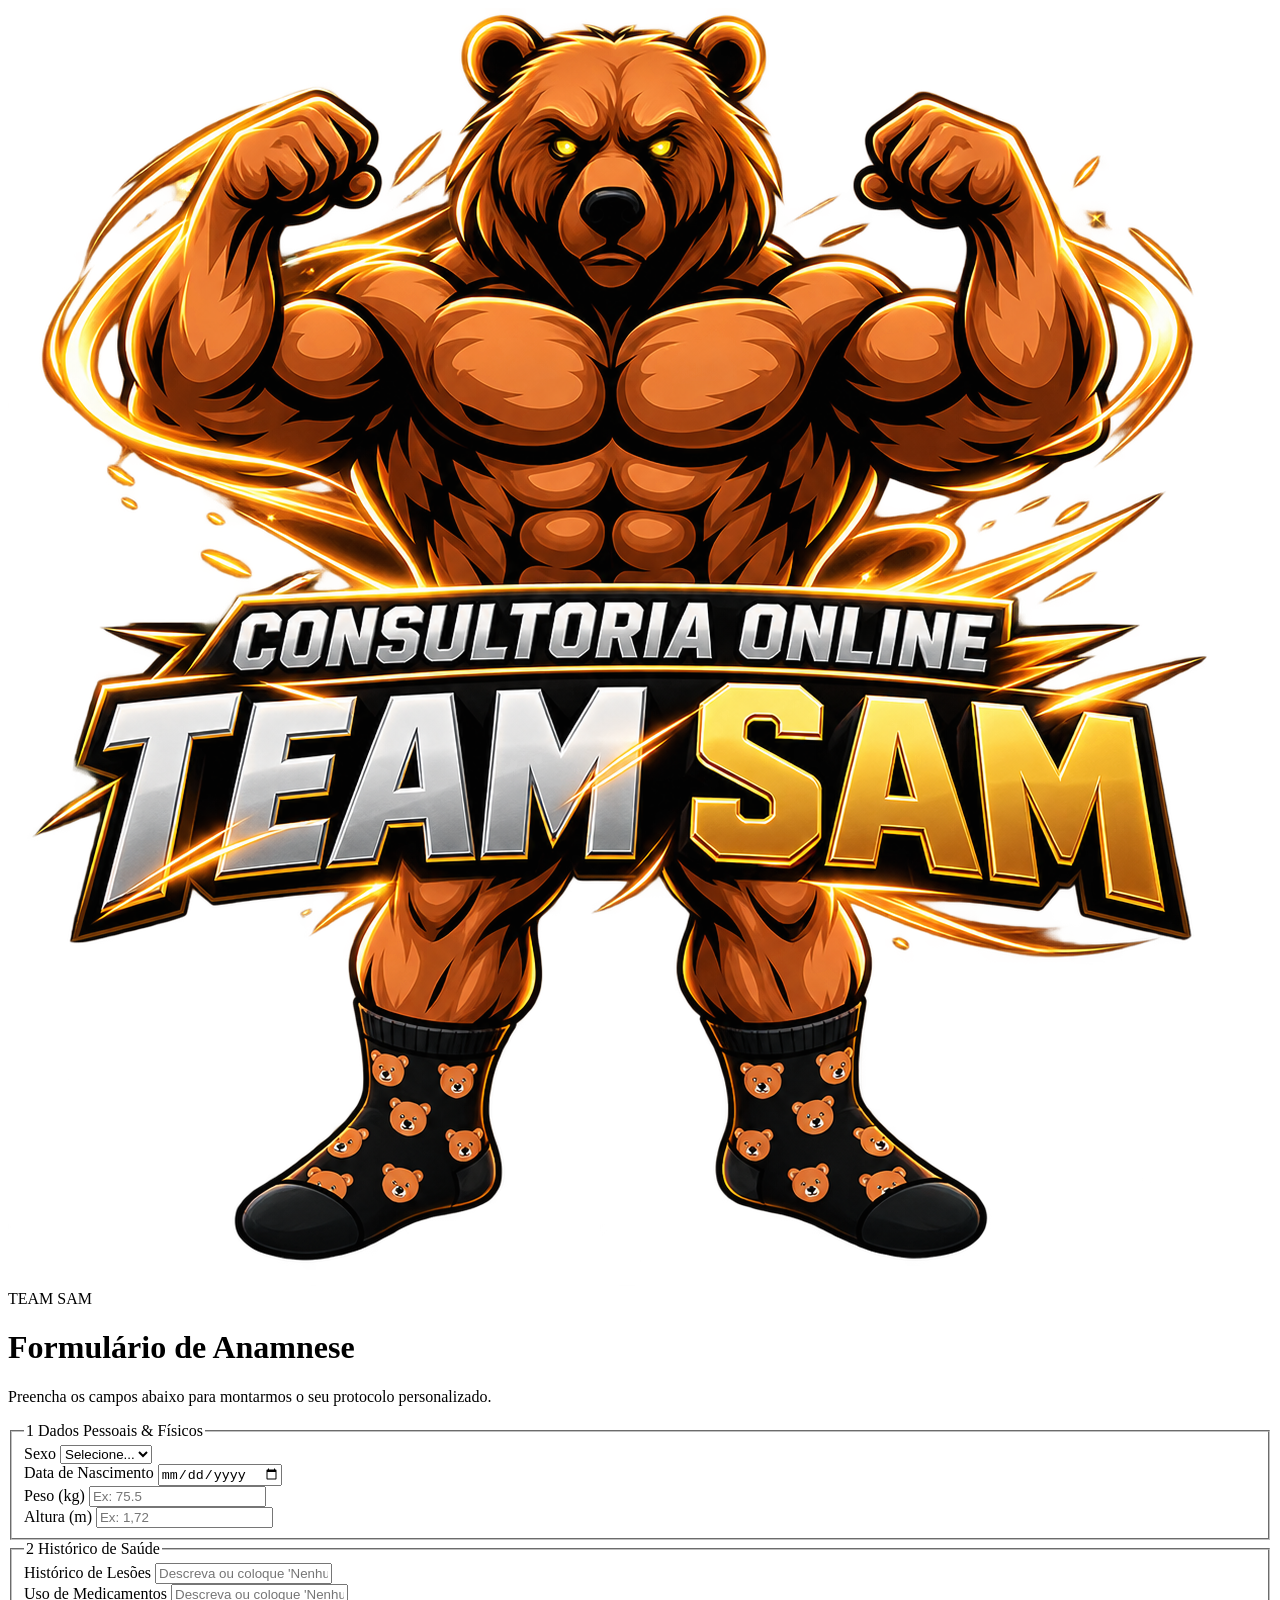
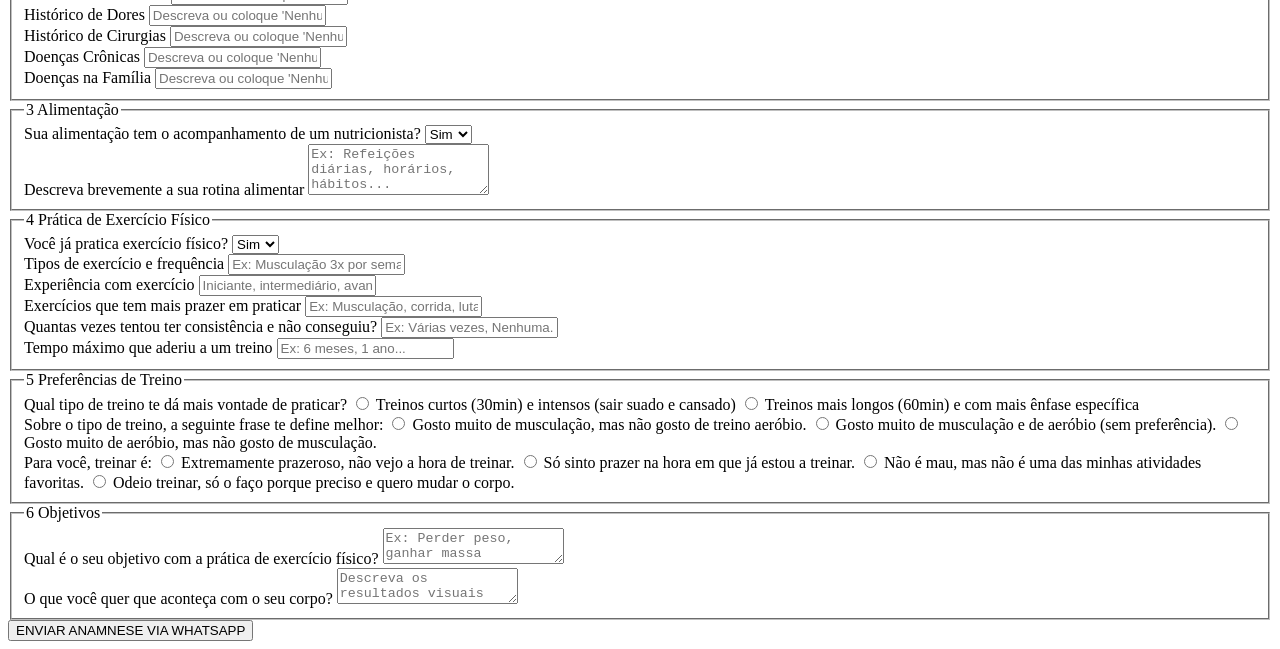
==== paginas/fazeranamnese.html @ 201b7bd3 "Add files via upload" ====
<!DOCTYPE html>
<html lang="pt-BR">
<head>
  <meta charset="UTF-8">
  <meta name="viewport" content="width=device-width, initial-scale=1.0">
  <title>Anamnese Completa - Team Sam</title>
  <!-- Fonte Google Montserrat -->
  <link rel="preconnect" href="https://fonts.googleapis.com">
  <link rel="preconnect" href="https://fonts.gstatic.com" crossorigin>
  <link href="https://fonts.googleapis.com/css2?family=Montserrat:wght@400;600;700;800&display=swap" rel="stylesheet">
  <link rel="stylesheet" href="styles/styles.css">
</head>
<body>

  <div class="page-wrapper">
    <header class="form-header">
        <div class="logo-container">
            <img src="/IMG_1708.PNG" alt="TEAM SAM Mascot" class="logo-img">
            <span class="logo-text">TEAM <span>SAM</span></span>
             <h1 class="OLAMUNDO">Formulário de Anamnese</h1>
        </div>
        <p>Preencha os campos abaixo para montarmos o seu protocolo personalizado.</p>
    </header>

    <main class="container">
      <form id="formAnamneseCompleto">
        
        <!-- DADOS PESSOAIS & FÍSICOS -->
        <fieldset class="form-card">
          <legend>
            <span class="step-number">1</span>
            Dados Pessoais & Físicos
          </legend>

          <div class="form-grid">
            <div class="form-group">
              <label for="sexo">Sexo</label>
              <select id="sexo" required>
                <option value="">Selecione...</option>
                <option value="Masculino">Masculino</option>
                <option value="Feminino">Feminino</option>
              </select>
            </div>

            <div class="form-group">
              <label for="dataNascimento">Data de Nascimento</label>
              <input type="date" id="dataNascimento" required>
            </div>

            <div class="form-group">
            <label for="peso">Peso (kg)</label>
            <input type="number" step="0.1" id="peso" min="0" placeholder="Ex: 75.5" required>
            </div>

            <div class="form-group">
            <label for="altura">Altura (m)</label>
            <input type="text" id="altura" placeholder="Ex: 1,72" maxlength="4" required>
            </div>
        </fieldset>

        <!-- HISTÓRICO DE SAÚDE -->
        <fieldset class="form-card">
          <legend>
            <span class="step-number">2</span>
            Histórico de Saúde
          </legend>

          <div class="form-grid">
            <div class="form-group">
              <label for="lesoes">Histórico de Lesões</label>
              <input type="text" id="lesoes" placeholder="Descreva ou coloque 'Nenhum'">
            </div>

            <div class="form-group">
              <label for="medicamentos">Uso de Medicamentos</label>
              <input type="text" id="medicamentos" placeholder="Descreva ou coloque 'Nenhum'">
            </div>

            <div class="form-group">
              <label for="dores">Histórico de Dores</label>
              <input type="text" id="dores" placeholder="Descreva ou coloque 'Nenhum'">
            </div>

            <div class="form-group">
              <label for="cirurgias">Histórico de Cirurgias</label>
              <input type="text" id="cirurgias" placeholder="Descreva ou coloque 'Nenhum'">
            </div>

            <div class="form-group">
              <label for="doencasCronicas">Doenças Crônicas</label>
              <input type="text" id="doencasCronicas" placeholder="Descreva ou coloque 'Nenhum'">
            </div>

            <div class="form-group">
              <label for="doencasFamilia">Doenças na Família</label>
              <input type="text" id="doencasFamilia" placeholder="Descreva ou coloque 'Nenhum'">
            </div>
          </div>
        </fieldset>

        <!-- ALIMENTAÇÃO -->
        <fieldset class="form-card">
          <legend>
            <span class="step-number">3</span>
            Alimentação
          </legend>

          <div class="form-group">
            <label for="nutricionista">Sua alimentação tem o acompanhamento de um nutricionista?</label>
            <select id="nutricionista" required>
              <option value="Sim">Sim</option>
              <option value="Não">Não</option>
            </select>
          </div>

          <div class="form-group">
            <label for="rotinaAlimentar">Descreva brevemente a sua rotina alimentar</label>
            <textarea id="rotinaAlimentar" rows="3" placeholder="Ex: Refeições diárias, horários, hábitos..."></textarea>
          </div>
        </fieldset>

        <!-- PRÁTICA DE EXERCÍCIO FÍSICO -->
        <fieldset class="form-card">
          <legend>
            <span class="step-number">4</span>
            Prática de Exercício Físico
          </legend>

          <div class="form-grid">
            <div class="form-group">
              <label for="praticaExercicio">Você já pratica exercício físico?</label>
              <select id="praticaExercicio" required>
                <option value="Sim">Sim</option>
                <option value="Não">Não</option>
              </select>
            </div>

            <div class="form-group">
              <label for="tiposEQuantidade">Tipos de exercício e frequência</label>
              <input type="text" id="tiposEQuantidade" placeholder="Ex: Musculação 3x por semana">
            </div>

            <div class="form-group">
              <label for="experienciaExercicio">Experiência com exercício</label>
              <input type="text" id="experienciaExercicio" placeholder="Iniciante, intermediário, avançado...">
            </div>

            <div class="form-group">
              <label for="prazerPraticar">Exercícios que tem mais prazer em praticar</label>
              <input type="text" id="prazerPraticar" placeholder="Ex: Musculação, corrida, lutas...">
            </div>

            <div class="form-group">
              <label for="tentativasConsistencia">Quantas vezes tentou ter consistência e não conseguiu?</label>
              <input type="text" id="tentativasConsistencia" placeholder="Ex: Várias vezes, Nenhuma...">
            </div>

            <div class="form-group">
              <label for="tempoMaximoAderiu">Tempo máximo que aderiu a um treino</label>
              <input type="text" id="tempoMaximoAderiu" placeholder="Ex: 6 meses, 1 ano...">
            </div>
          </div>
        </fieldset>

        <!-- PREFERÊNCIAS DE TREINO -->
        <fieldset class="form-card">
          <legend>
            <span class="step-number">5</span>
            Preferências de Treino
          </legend>

          <div class="form-group custom-radio-group">
            <label class="group-title">Qual tipo de treino te dá mais vontade de praticar?</label>
            <label class="radio-option">
              <input type="radio" name="tipoTreinoVontade" value="Treinos curtos (30min) e intensos (sair suado e cansado)" required>
              <span class="radio-custom"></span>
              <span>Treinos curtos (30min) e intensos (sair suado e cansado)</span>
            </label>
            <label class="radio-option">
              <input type="radio" name="tipoTreinoVontade" value="Treinos mais longos (60min) e com mais ênfase específica (músculo mais inchado)">
              <span class="radio-custom"></span>
              <span>Treinos mais longos (60min) e com mais ênfase específica</span>
            </label>
          </div>

          <div class="form-group custom-radio-group">
            <label class="group-title">Sobre o tipo de treino, a seguinte frase te define melhor:</label>
            <label class="radio-option">
              <input type="radio" name="fraseTreino" value="Gosto muito de musculação mas não gosto de treino aeróbio" required>
              <span class="radio-custom"></span>
              <span>Gosto muito de musculação, mas não gosto de treino aeróbio.</span>
            </label>
            <label class="radio-option">
              <input type="radio" name="fraseTreino" value="Gosto muito de musculação e de aeróbio (sem preferência por um dos dois)">
              <span class="radio-custom"></span>
              <span>Gosto muito de musculação e de aeróbio (sem preferência).</span>
            </label>
            <label class="radio-option">
              <input type="radio" name="fraseTreino" value="Gosto muito de aeróbio mas não gosto de musculação">
              <span class="radio-custom"></span>
              <span>Gosto muito de aeróbio, mas não gosto de musculação.</span>
            </label>
          </div>

          <div class="form-group custom-radio-group">
            <label class="group-title">Para você, treinar é:</label>
            <label class="radio-option">
              <input type="radio" name="sentimentoTreinar" value="Extremamente prazeroso, não vejo a hora de treinar" required>
              <span class="radio-custom"></span>
              <span>Extremamente prazeroso, não vejo a hora de treinar.</span>
            </label>
            <label class="radio-option">
              <input type="radio" name="sentimentoTreinar" value="Só sinto prazer na hora que já estou treinando">
              <span class="radio-custom"></span>
              <span>Só sinto prazer na hora em que já estou a treinar.</span>
            </label>
            <label class="radio-option">
              <input type="radio" name="sentimentoTreinar" value="Não é ruim, mas também não é uma das minhas atividades favoritas">
              <span class="radio-custom"></span>
              <span>Não é mau, mas não é uma das minhas atividades favoritas.</span>
            </label>
            <label class="radio-option">
              <input type="radio" name="sentimentoTreinar" value="Odeio treinar, só faço isso porque preciso e quero muito mudar o corpo">
              <span class="radio-custom"></span>
              <span>Odeio treinar, só o faço porque preciso e quero mudar o corpo.</span>
            </label>
          </div>
        </fieldset>

        <!-- OBJETIVOS -->
        <fieldset class="form-card">
          <legend>
            <span class="step-number">6</span>
            Objetivos
          </legend>

          <div class="form-group">
            <label for="objetivoPratica">Qual é o seu objetivo com a prática de exercício físico?</label>
            <textarea id="objetivoPratica" rows="2" required placeholder="Ex: Perder peso, ganhar massa muscular, ter mais saúde..."></textarea>
          </div>

          <div class="form-group">
            <label for="expectativaCorpo">O que você quer que aconteça com o seu corpo?</label>
            <textarea id="expectativaCorpo" rows="2" required placeholder="Descreva os resultados visuais que espera alcançar..."></textarea>
          </div>
        </fieldset>

        <button type="submit" class="btn-submit">
          ENVIAR ANAMNESE VIA WHATSAPP
        </button>

      </form>
    </main>
  </div>
<script>
  document.addEventListener("DOMContentLoaded", function () {
    const form = document.getElementById("formAnamneseCompleto");

    if (form) {
      form.addEventListener("submit", function (e) {
        e.preventDefault();

        // 1. Recupera os dados guardados no localStorage
        const dadosCadastro = JSON.parse(localStorage.getItem("dadosCadastro")) || {};

        // 2. Captura as opções selecionadas nos botões de rádio
        const tipoTreinoVontade = document.querySelector('input[name="tipoTreinoVontade"]:checked')?.value || "Não informado";
        const fraseTreino = document.querySelector('input[name="fraseTreino"]:checked')?.value || "Não informado";
        const sentimentoTreinar = document.querySelector('input[name="sentimentoTreinar"]:checked')?.value || "Não informado";

        // 3. Monta o texto puro usando quebras de linha (\n)
        const textoMensagem = 
`📋 *FORMULÁRIO DE ANAMNESE COMPLETA*

*--- DADOS DE CADASTRO ---*
*Nome:* ${dadosCadastro.nome || 'Não informado'}
*Contato:* ${dadosCadastro.numero || 'Não informado'}
*E-mail:* ${dadosCadastro.email || 'Não informado'}

*--- DADOS PESSOAIS & FÍSICOS ---*
*Sexo:* ${document.getElementById("sexo").value}
*Data Nasc.:* ${document.getElementById("dataNascimento").value}
*Peso:* ${document.getElementById("peso").value} kg
*Altura:* ${document.getElementById("altura").value} m

*--- HISTÓRICO DE SAÚDE ---*
*Lesões:* ${document.getElementById("lesoes").value || 'Nenhum'}
*Medicamentos:* ${document.getElementById("medicamentos").value || 'Nenhum'}
*Dores:* ${document.getElementById("dores").value || 'Nenhum'}
*Cirurgias:* ${document.getElementById("cirurgias").value || 'Nenhum'}
*Doenças Crônicas:* ${document.getElementById("doencasCronicas").value || 'Nenhum'}
*Doenças Família:* ${document.getElementById("doencasFamilia").value || 'Nenhum'}

*--- ALIMENTAÇÃO ---*
*Nutricionista:* ${document.getElementById("nutricionista").value}
*Rotina Alimentar:* ${document.getElementById("rotinaAlimentar").value || 'Não informado'}

*--- PRÁTICA DE EXERCÍCIO ---*
*Pratica Exercício:* ${document.getElementById("praticaExercicio").value}
*Tipos/Qtd:* ${document.getElementById("tiposEQuantidade").value || 'Não informado'}
*Experiência:* ${document.getElementById("experienciaExercicio").value || 'Não informado'}
*Exercício c/ Prazer:* ${document.getElementById("prazerPraticar").value || 'Não informado'}
*Tentativas Consistência:* ${document.getElementById("tentativasConsistencia").value || 'Não informado'}
*Tempo Máx. Aderiu:* ${document.getElementById("tempoMaximoAderiu").value || 'Não informado'}

*--- PREFERÊNCIAS DE TREINO ---*
*Vontade de Treinar:* ${tipoTreinoVontade}
*Perfil de Treino:* ${fraseTreino}
*Sentimento sobre Treinar:* ${sentimentoTreinar}

*--- OBJETIVOS ---*
*Objetivo:* ${document.getElementById("objetivoPratica").value}
*Expectativa p/ o Corpo:* ${document.getElementById("expectativaCorpo").value}`;

        // 4. Número configurado
        const numeroWhatsapp = "556799231983"; 

        // 5. Codifica todo o bloco de texto para URL e redireciona
        const urlWhatsapp = `https://api.whatsapp.com/send?phone=${numeroWhatsapp}&text=${encodeURIComponent(textoMensagem)}`;

        window.open(urlWhatsapp, '_blank');
        localStorage.removeItem("dadosCadastro");
      });
    }
  });
</script>
<script src="script/script.js"></script>
</body>
</html>
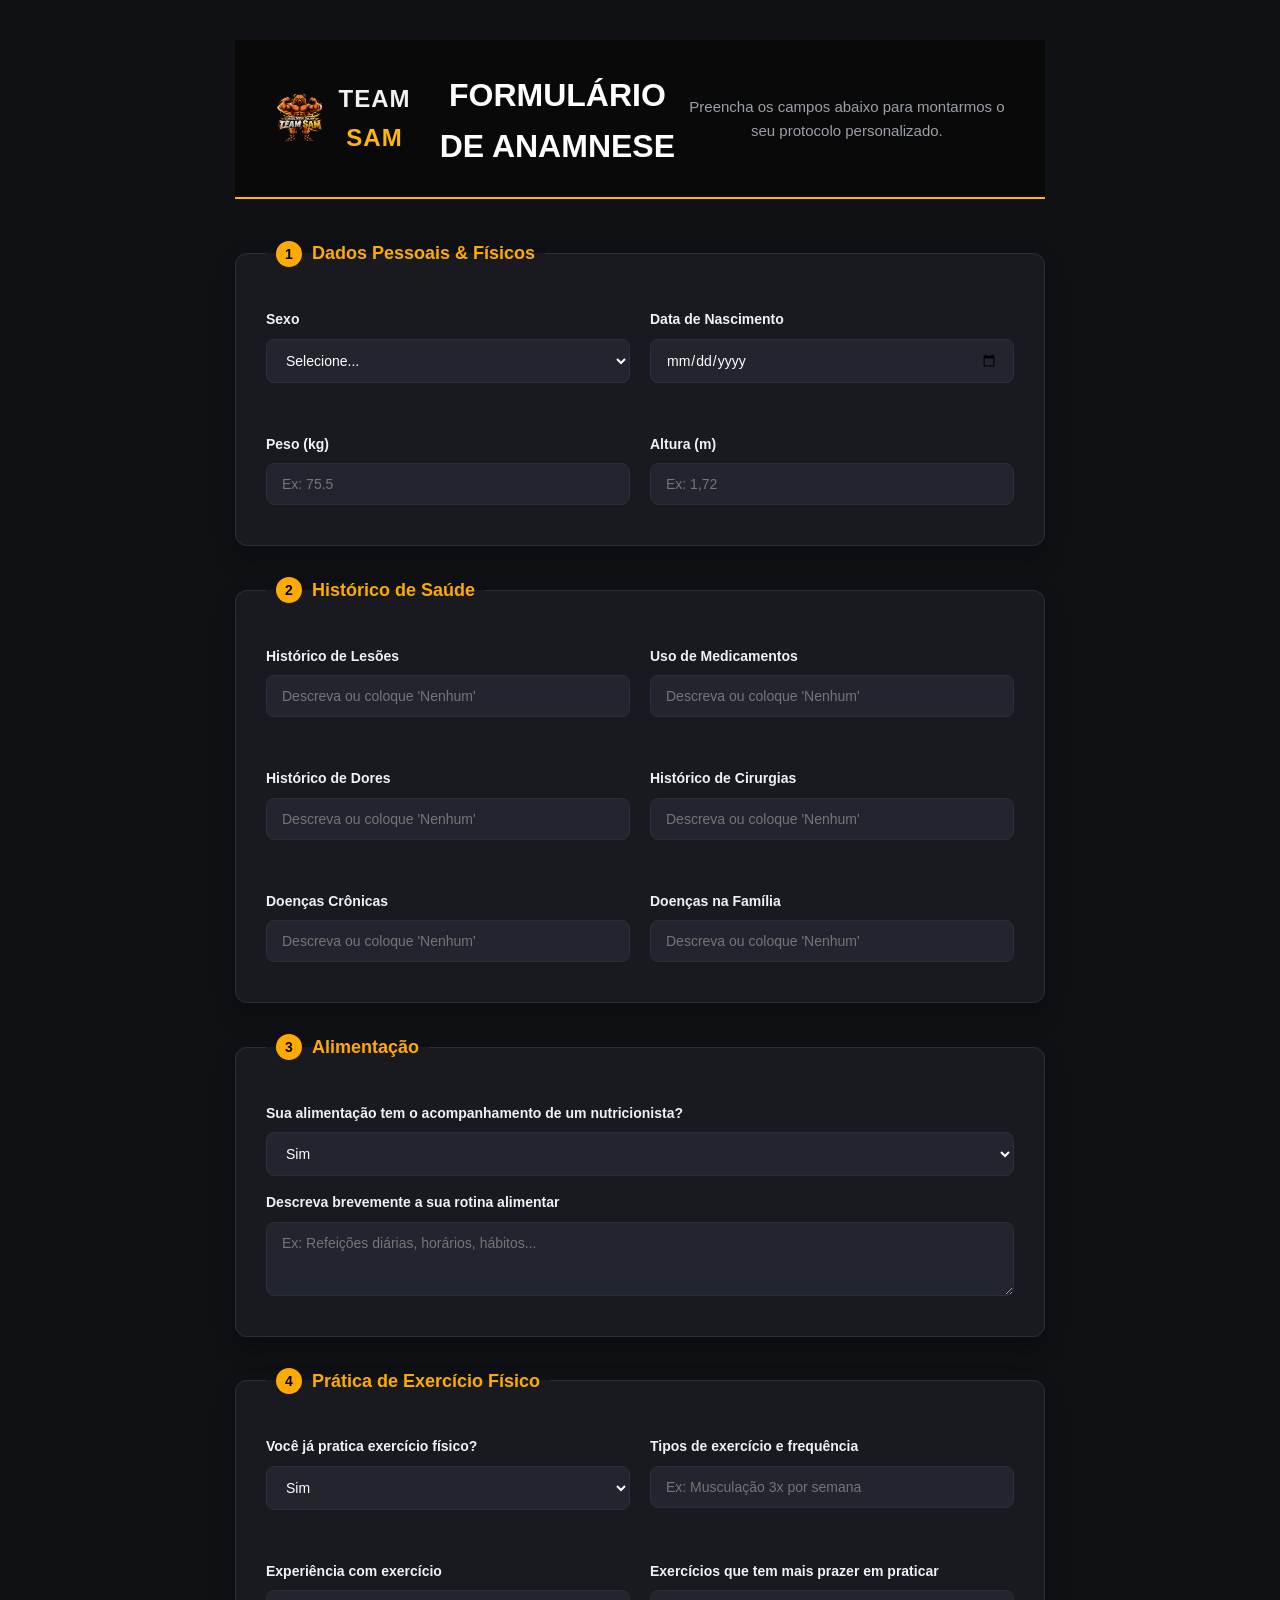
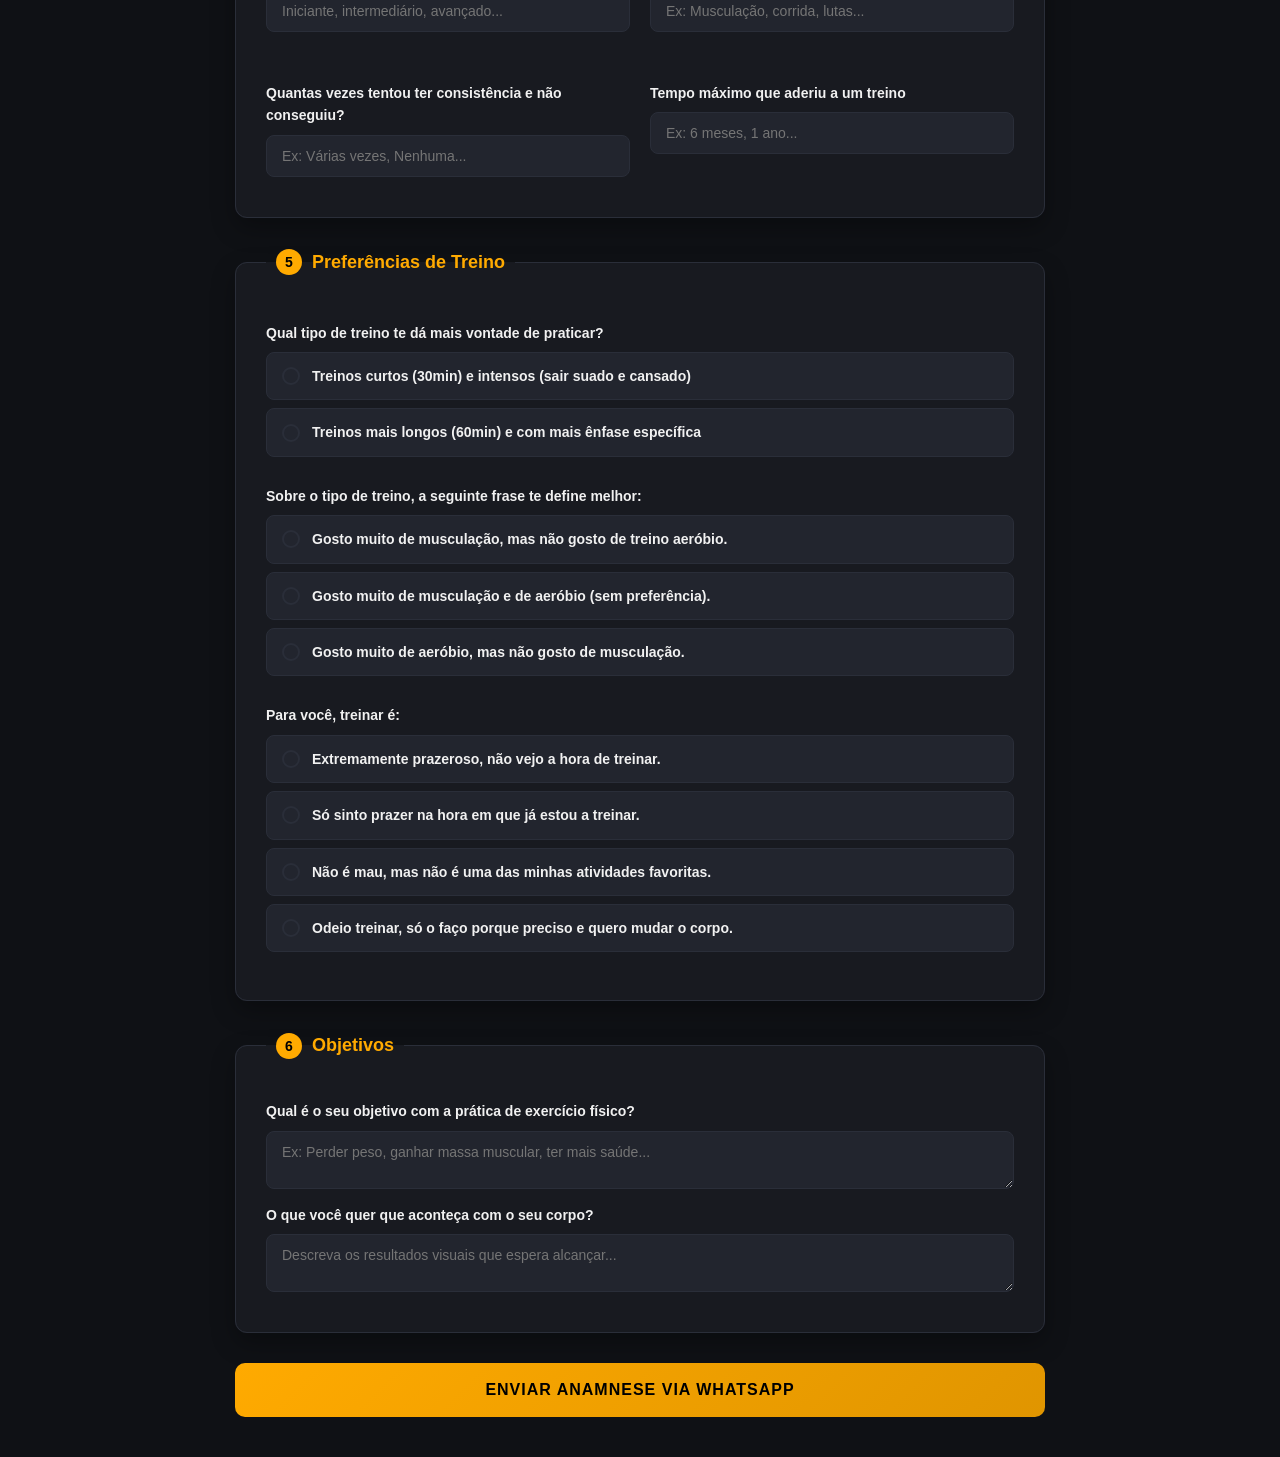
==== commit 39737d44: "Update fazeranamnese.html" ====
--- a/paginas/fazeranamnese.html
+++ b/paginas/fazeranamnese.html
@@ -8,7 +8,7 @@
   <link rel="preconnect" href="https://fonts.googleapis.com">
   <link rel="preconnect" href="https://fonts.gstatic.com" crossorigin>
   <link href="https://fonts.googleapis.com/css2?family=Montserrat:wght@400;600;700;800&display=swap" rel="stylesheet">
-  <link rel="stylesheet" href="styles/styles.css">
+  <link rel="stylesheet" href="/styles/styles.css">
 </head>
 <body>
 
@@ -326,4 +326,4 @@
 </script>
 <script src="script/script.js"></script>
 </body>
-</html>+</html>
--- a/styles/styles.css
+++ b/styles/styles.css
@@ -0,0 +1,579 @@
+/* RESET E ESTILOS BASE */
+* {
+  margin: 0;
+  padding: 0;
+  box-sizing: border-box;
+  font-family: 'Segoe UI', Roboto, Helvetica, Arial, sans-serif;
+}
+
+body {
+  background-color: #0d0d0d;
+  color: #ffffff;
+  line-height: 1.6;
+}
+
+/* VARIÁVEIS DE CORES */
+:root {
+  --gold-primary: #FFB700;
+  --gold-secondary: #FF8C00;
+  --dark-bg: #141414;
+  --card-bg: #1c1c1c;
+  --border-color: #333333;
+}
+
+/* CABEÇALHO */
+header {
+  display: flex;
+  justify-content: space-between;
+  align-items: center;
+  padding: 15px 5%;
+  background-color: rgba(10, 10, 10, 0.95);
+  border-bottom: 2px solid var(--gold-primary);
+  position: sticky;
+  top: 0;
+  z-index: 100;
+}
+
+.logo-container {
+  display: flex;
+  align-items: center;
+  gap: 12px;
+}
+
+.logo-img {
+  width: 50px;
+  height: 50px;
+  object-fit: contain;
+  -webkit-user-drag: none;
+  -webkit-user-select: none;
+  -moz-user-select: none;
+  -ms-user-select: none;
+   user-select: none
+}
+
+.logo-text {
+  font-size: 1.5rem;
+  font-weight: 900;
+  letter-spacing: 1px;
+}
+.foto{
+  width: 100px;
+  height: 100px;
+  margin-left: 50vw;
+    -webkit-user-select: none;
+  -moz-user-select: none;
+  -ms-user-select: none;
+  user-select: none;
+  object-fit: contain;
+  -webkit-user-drag: none;
+}
+.OLAMUNDO{
+  color: var(--gold-primary);
+
+}
+
+.logo-text span {
+  color: var(--gold-primary);
+}
+
+.nav-links {
+  display: flex;
+  gap: 15px;
+  align-items: center;
+}
+
+/* BOTÕES */
+.btn {
+  padding: 10px 20px;
+  border-radius: 6px;
+  font-weight: 700;
+  text-transform: uppercase;
+  font-size: 0.85rem;
+  cursor: pointer;
+  text-decoration: none;
+  transition: all 0.3s ease;
+  display: inline-block;
+  text-align: center;
+}
+
+.btn-outline {
+  border: 2px solid var(--gold-primary);
+  color: #ffffff;
+  background: transparent;
+}
+
+.btn-outline:hover {
+  background: var(--gold-primary);
+  color: #000000;
+  box-shadow: 0 0 15px rgba(255, 183, 0, 0.4);
+}
+
+.btn-gold {
+  background: linear-gradient(135deg, var(--gold-primary), var(--gold-secondary));
+  color: #000000;
+  border: none;
+}
+
+.btn-gold:hover {
+  transform: translateY(-2px);
+  box-shadow: 0 0 20px rgba(255, 140, 0, 0.6);
+}
+
+.btn-large {
+  padding: 15px 30px;
+  font-size: 1rem;
+}
+
+/* HERO SECTION */
+.hero {
+  display: flex;
+  justify-content: center;
+  align-items: center;
+  padding: 60px 5%;
+  background: radial-gradient(circle, rgba(255, 140, 0, 0.1) 0%, rgba(13, 13, 13, 1) 70%);
+}
+
+.hero-content {
+  display: flex;
+  align-items: center;
+  gap: 40px;
+  max-width: 1100px;
+  width: 100%;
+}
+
+.mascot-hero {
+  width: 320px;
+  height: auto;
+  filter: drop-shadow(0 0 25px rgba(255, 183, 0, 0.3));
+  -webkit-user-select: none;
+  -moz-user-select: none;
+  -ms-user-select: none;
+  user-select: none;
+  object-fit: contain;
+  -webkit-user-drag: none;
+}
+
+.hero-text {
+  flex: 1;
+}
+
+.tagline {
+  color: var(--gold-primary);
+  font-weight: 800;
+  letter-spacing: 2px;
+  font-size: 0.9rem;
+}
+
+.hero-text h1 {
+  font-size: 3rem;
+  font-weight: 900;
+  line-height: 1.1;
+  margin: 10px 0;
+}
+
+.hero-text h1 span {
+  color: var(--gold-primary);
+}
+
+.hero-text p {
+  color: #cccccc;
+  margin-bottom: 25px;
+  font-size: 1.1rem;
+}
+
+/* MAIN CONTENT */
+.main-container {
+  max-width: 1100px;
+  margin: 40px auto;
+  padding: 0 20px;
+}
+
+.card-section {
+  background-color: var(--card-bg);
+  border: 1px solid var(--border-color);
+  border-radius: 12px;
+  padding: 40px;
+  margin-bottom: 40px;
+}
+
+.section-title {
+  color: var(--gold-primary);
+  font-size: 1.8rem;
+  font-weight: 800;
+  margin-bottom: 20px;
+  position: relative;
+  display: inline-block;
+}
+
+.section-title::after {
+  content: '';
+  position: absolute;
+  bottom: -5px;
+  left: 0;
+  width: 50%;
+  height: 3px;
+  background: var(--gold-secondary);
+}
+
+.personal-info p {
+  color: #dddddd;
+  font-size: 1.1rem;
+  margin-bottom: 15px;
+}
+
+/* GRID METODOLOGIA */
+.metodologia-grid {
+  display: grid;
+  grid-template-columns: repeat(auto-fit, minmax(220px, 1fr));
+  gap: 20px;
+  margin-top: 25px;
+}
+
+.metodo-card {
+  background-color: var(--dark-bg);
+  border-left: 3px solid var(--gold-primary);
+  padding: 20px;
+  border-radius: 6px;
+}
+
+.card-number {
+  font-size: 1.5rem;
+  font-weight: 900;
+  color: var(--gold-primary);
+  margin-bottom: 5px;
+}
+
+.metodo-card h3 {
+  margin-bottom: 10px;
+  font-size: 1.1rem;
+}
+
+.metodo-card p {
+  color: #aaaaaa;
+  font-size: 0.95rem;
+}
+
+/* MODAL DE ANAMNESE */
+.modal-overlay {
+  position: fixed;
+  top: 0;
+  left: 0;
+  width: 100%;
+  height: 100%;
+  background: rgba(0, 0, 0, 0.85);
+  display: flex;
+  justify-content: center;
+  align-items: center;
+  z-index: 1000;
+  opacity: 0;
+  pointer-events: none;
+  transition: opacity 0.3s ease;
+}
+
+.modal-overlay.active {
+  opacity: 1;
+  pointer-events: all;
+}
+
+.modal {
+  background-color: var(--card-bg);
+  border: 1px solid var(--gold-primary);
+  border-radius: 12px;
+  width: 90%;
+  max-width: 500px;
+  padding: 30px;
+  position: relative;
+}
+
+.modal-close {
+  position: absolute;
+  top: 15px;
+  right: 20px;
+  background: none;
+  border: none;
+  color: #ffffff;
+  font-size: 1.8rem;
+  cursor: pointer;
+}
+
+.form-group {
+  margin-bottom: 15px;
+}
+
+.form-row {
+  display: flex;
+  gap: 15px;
+}
+
+.form-row .form-group {
+  flex: 1;
+}
+
+label {
+  display: block;
+  margin-bottom: 5px;
+  font-size: 0.9rem;
+  color: #cccccc;
+}
+
+input, select, textarea {
+  width: 100%;
+  padding: 10px;
+  background-color: var(--dark-bg);
+  border: 1px solid var(--border-color);
+  border-radius: 6px;
+  color: #ffffff;
+  outline: none;
+}
+
+input:focus, select:focus, textarea:focus {
+  border-color: var(--gold-primary);
+}
+
+/* RODAPÉ */
+footer {
+  text-align: center;
+  padding: 20px;
+  border-top: 1px solid var(--border-color);
+  color: #777777;
+  font-size: 0.85rem;
+}
+
+/* RESPONSIVIDADE */
+@media (max-width: 768px) {
+  header {
+    flex-direction: column;
+    gap: 15px;
+  }
+  
+  .hero-content {
+    flex-direction: column;
+    text-align: center;
+  }
+
+  .mascot-hero {
+    width: 220px;
+  }
+
+  .hero-text h1 {
+    font-size: 2.2rem;
+  }
+  
+  .section-title::after {
+    left: 25%;
+  }
+}
+/* --- RESET E ESTILOS GERAIS --- */
+:root {
+  --bg-color: #0f1115;
+  --card-bg: #181a20;
+  --input-bg: #22252e;
+  --border-color: #2a2e39;
+  --primary-gold: #ffaa00;
+  --gold-hover: #e09500;
+  --text-main: #f1f1f1;
+  --text-muted: #9aa0a6;
+}
+
+body {
+  background-color: var(--bg-color);
+  color: var(--text-main);
+  font-family: 'Montserrat', sans-serif;
+  margin: 0;
+  padding: 0;
+}
+
+.page-wrapper {
+  max-width: 850px;
+  margin: 0 auto;
+  padding: 40px 20px;
+}
+
+/* --- CABEÇALHO --- */
+.form-header {
+  text-align: center;
+  margin-bottom: 40px;
+}
+
+.form-header .badge {
+  background-color: rgba(255, 170, 0, 0.15);
+  color: var(--primary-gold);
+  border: 1px solid var(--primary-gold);
+  padding: 6px 16px;
+  border-radius: 20px;
+  font-size: 12px;
+  font-weight: 700;
+  letter-spacing: 1px;
+}
+
+.form-header h1 {
+  font-size: 32px;
+  font-weight: 800;
+  margin: 15px 0 10px 0;
+  color: #ffffff;
+  text-transform: uppercase;
+}
+
+.form-header p {
+  color: var(--text-muted);
+  font-size: 15px;
+}
+
+/* --- CARTÕES DO FORMULÁRIO --- */
+.form-card {
+  background: var(--card-bg);
+  border: 1px solid var(--border-color);
+  border-radius: 12px;
+  padding: 25px 30px;
+  margin-bottom: 30px;
+  box-shadow: 0 10px 25px rgba(0,0,0,0.3);
+}
+
+.form-card legend {
+  font-size: 18px;
+  font-weight: 700;
+  color: var(--primary-gold);
+  display: flex;
+  align-items: center;
+  gap: 10px;
+  padding: 0 10px;
+}
+
+.step-number {
+  background: var(--primary-gold);
+  color: #000;
+  width: 26px;
+  height: 26px;
+  border-radius: 50%;
+  display: inline-flex;
+  align-items: center;
+  justify-content: center;
+  font-size: 14px;
+  font-weight: 800;
+}
+
+/* --- GRID E INPUTS --- */
+.form-grid {
+  display: grid;
+  grid-template-columns: repeat(auto-fit, minmax(240px, 1fr));
+  gap: 20px;
+}
+
+.form-group {
+  display: flex;
+  flex-direction: column;
+  margin-top: 15px;
+}
+
+.form-group label {
+  font-size: 14px;
+  font-weight: 600;
+  margin-bottom: 8px;
+  color: var(--text-main);
+}
+
+.form-group input,
+.form-group select,
+.form-group textarea {
+  background: var(--input-bg);
+  border: 1px solid var(--border-color);
+  border-radius: 8px;
+  padding: 12px 15px;
+  color: #fff;
+  font-family: inherit;
+  font-size: 14px;
+  transition: all 0.3s ease;
+}
+
+.form-group input:focus,
+.form-group select:focus,
+.form-group textarea:focus {
+  outline: none;
+  border-color: var(--primary-gold);
+  box-shadow: 0 0 8px rgba(255, 170, 0, 0.3);
+}
+
+/* --- OPÇÕES DE SELEÇÃO (RADIO BUTTONS) --- */
+.custom-radio-group {
+  margin-top: 20px;
+}
+
+.group-title {
+  font-size: 15px;
+  font-weight: 600;
+  margin-bottom: 12px;
+  display: block;
+}
+
+.radio-option {
+  display: flex;
+  align-items: center;
+  background: var(--input-bg);
+  border: 1px solid var(--border-color);
+  border-radius: 8px;
+  padding: 12px 15px;
+  margin-bottom: 10px;
+  cursor: pointer;
+  transition: all 0.2s ease;
+}
+
+.radio-option:hover {
+  border-color: var(--primary-gold);
+}
+
+.radio-option input[type="radio"] {
+  display: none;
+}
+
+.radio-custom {
+  width: 18px;
+  height: 18px;
+  border: 2px solid var(--border-color);
+  border-radius: 50%;
+  margin-right: 12px;
+  position: relative;
+  flex-shrink: 0;
+}
+
+.radio-option input[type="radio"]:checked + .radio-custom {
+  border-color: var(--primary-gold);
+}
+
+.radio-option input[type="radio"]:checked + .radio-custom::after {
+  content: "";
+  width: 10px;
+  height: 10px;
+  background: var(--primary-gold);
+  border-radius: 50%;
+  position: absolute;
+  top: 50%;
+  left: 50%;
+  transform: translate(-50%, -50%);
+}
+
+/* --- BOTÃO DE SUBMISSÃO --- */
+.btn-submit {
+  width: 100%;
+  background: linear-gradient(135deg, #ffaa00 0%, #e09500 100%);
+  color: #000;
+  border: none;
+  border-radius: 10px;
+  padding: 18px;
+  font-size: 16px;
+  font-weight: 800;
+  text-transform: uppercase;
+  letter-spacing: 1px;
+  cursor: pointer;
+  transition: transform 0.2s ease, box-shadow 0.2s ease;
+}
+
+.btn-submit:hover {
+  transform: translateY(-2px);
+  box-shadow: 0 8px 20px rgba(255, 170, 0, 0.4);
+}
+/* Remove as setinhas laterais dos inputs do tipo number */
+input[type="number"]::-webkit-outer-spin-button,
+input[type="number"]::-webkit-inner-spin-button {
+  -webkit-appearance: none;
+  margin: 0;
+}
